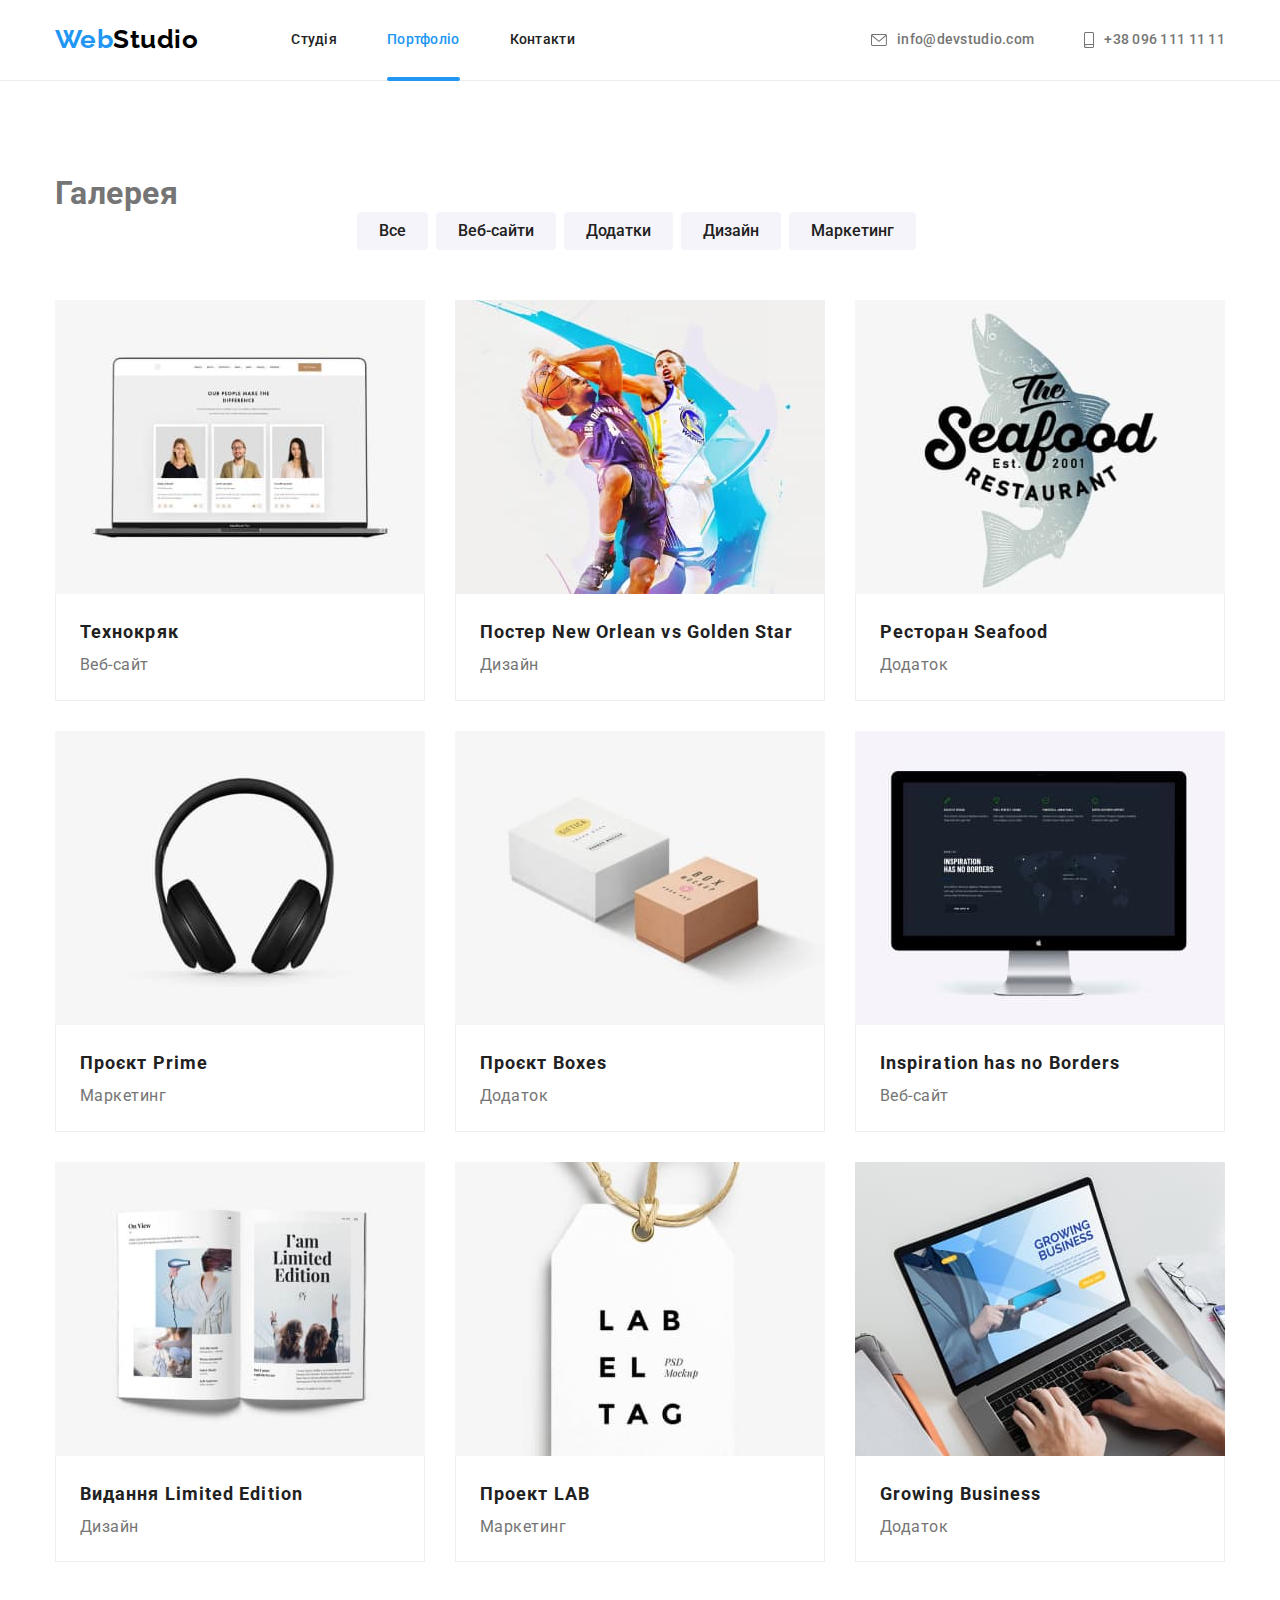
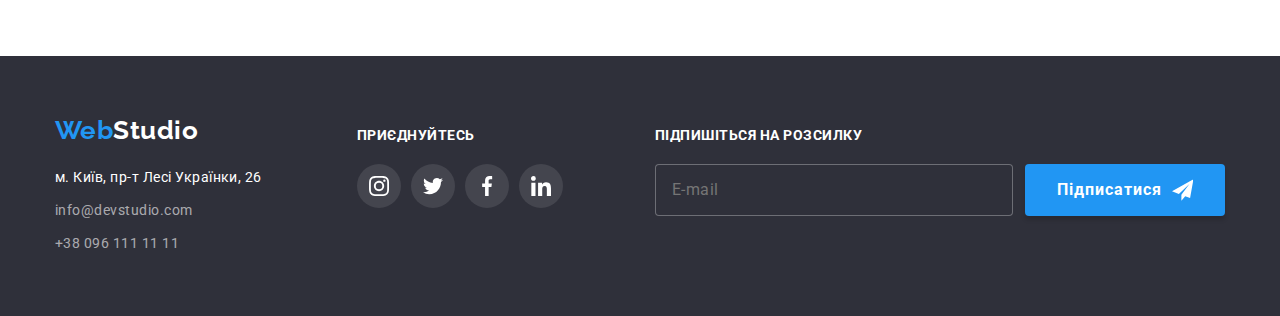
==== portfolio.html @ 22fb1d28 "start" ====
<!DOCTYPE html>
<html lang="uk">
  <head>
    <meta charset="UTF-8" />
    <meta http-equiv="X-UA-Compatible" content="IE=edge" />
    <meta name="viewport" content="width=device-width, initial-scale=1.0" />
    <link
      href="https://fonts.googleapis.com/css2?family=Raleway:wght@700&family=Roboto:wght@400;500;700;900&display=swap"
      rel="stylesheet"
    />
    <link
      rel="stylesheet"
      href="https://cdnjs.cloudflare.com/ajax/libs/modern-normalize/1.1.0/modern-normalize.min.css"
    />
    <link rel="stylesheet" href="./css/styles.css" />
    <title>Portfolio</title>
  </head>
  <body>
    <header>
      <div class="main-nav container">
        <nav>
          <a href="./index.html" class="logo"
            >Web<span class="logo-studio">Studio</span></a
          >
          <ul class="site-nav list">
            <li class="item">
              <a href="./index.html" class="nav-title">Студія</a>
            </li>
            <li class="item">
              <a href="./portfolio.html" class="nav-title current">Портфоліо</a>
            </li>
            <li class="item"><a href="" class="nav-title">Контакти</a></li>
          </ul>
        </nav>
        <ul class="contacts list">
          <li class="item">
            <a href="mailto:info@devstudio.com" class="top-contacts">
              <svg class="icon" width="16" height="12">
                <use href="./images/icons.svg#envelope"></use>
              </svg>
              info@devstudio.com
            </a>
          </li>
          <li class="item">
            <a href="tel:+380961111111" class="top-contacts">
              <svg class="icon" width="10" height="16">
                <use href="./images/icons.svg#smartphone"></use>
              </svg>
              +38 096 111 11 11
            </a>
          </li>
        </ul>
      </div>
    </header>
    <main>
      <section class="section">
        <div class="container">
          <h1 class="hidden-descr">Галерея</h1>

          <ul class="sort list">
            <li class="item"><button type="button">Все</button></li>
            <li class="item"><button type="button">Веб-сайти</button></li>
            <li class="item"><button type="button">Додатки</button></li>
            <li class="item"><button type="button">Дизайн</button></li>
            <li class="item"><button type="button">Маркетинг</button></li>
          </ul>

          <ul class="galary list">
            <li class="item">
              <a href="">
                <div class="gl-img">
                  <img
                    src="./images/portfolio1.jpg"
                    alt="Технокряк"
                    width="370"
                  />
                  <div class="anim-bg">
                    <p class="anim-text">
                      Ресурс пропонує комплексні пропозиції з різним рівнем
                      функціоналу та сервісів. Все це дозволить відвідувачу
                      отримати вичерпні відомості про компанію чи приватну
                      особу.
                    </p>
                  </div>
                </div>
                <div class="gal-card">
                  <h2>Технокряк</h2>
                  <p>Веб-сайт</p>
                </div>
              </a>
            </li>
            <li class="item">
              <a href="">
                <div class="gl-img">
                  <img
                    src="./images/portfolio2.jpg"
                    alt="Постер New Orlean vs Golden Star"
                    width="370"
                  />
                  <div class="anim-bg">
                    <p class="anim-text">
                      Ресурс пропонує комплексні пропозиції з різним рівнем
                      функціоналу та сервісів. Все це дозволить відвідувачу
                      отримати вичерпні відомості про компанію чи приватну
                      особу.
                    </p>
                  </div>
                </div>
                <div class="gal-card">
                  <h2>Постер New Orlean vs Golden Star</h2>
                  <p>Дизайн</p>
                </div>
              </a>
            </li>
            <li class="item">
              <a href="">
                <div class="gl-img">
                  <img
                    src="./images/portfolio3.jpg"
                    alt="Ресторан Seafood"
                    width="370"
                  />
                  <div class="anim-bg">
                    <p class="anim-text">
                      Ресурс пропонує комплексні пропозиції з різним рівнем
                      функціоналу та сервісів. Все це дозволить відвідувачу
                      отримати вичерпні відомості про компанію чи приватну
                      особу.
                    </p>
                  </div>
                </div>
                <div class="gal-card">
                  <h2>Ресторан Seafood</h2>
                  <p>Додаток</p>
                </div>
              </a>
            </li>
            <li class="item">
              <a href="">
                <div class="gl-img">
                  <img
                    src="./images/portfolio4.jpg"
                    alt="Проєкт Prime"
                    width="370"
                  />
                  <div class="anim-bg">
                    <p class="anim-text">
                      Ресурс пропонує комплексні пропозиції з різним рівнем
                      функціоналу та сервісів. Все це дозволить відвідувачу
                      отримати вичерпні відомості про компанію чи приватну
                      особу.
                    </p>
                  </div>
                </div>
                <div class="gal-card">
                  <h2>Проєкт Prime</h2>
                  <p>Маркетинг</p>
                </div>
              </a>
            </li>
            <li class="item">
              <a href="">
                <div class="gl-img">
                  <img
                    src="./images/portfolio5.jpg"
                    alt="Проєкт Boxes"
                    width="370"
                  />
                  <div class="anim-bg">
                    <p class="anim-text">
                      Ресурс пропонує комплексні пропозиції з різним рівнем
                      функціоналу та сервісів. Все це дозволить відвідувачу
                      отримати вичерпні відомості про компанію чи приватну
                      особу.
                    </p>
                  </div>
                </div>
                <div class="gal-card">
                  <h2>Проєкт Boxes</h2>
                  <p>Додаток</p>
                </div>
              </a>
            </li>
            <li class="item">
              <a href="">
                <div class="gl-img">
                  <img
                    src="./images/portfolio6.jpg"
                    alt="Inspiration has no Borders"
                    width="370"
                  />
                  <div class="anim-bg">
                    <p class="anim-text">
                      Ресурс пропонує комплексні пропозиції з різним рівнем
                      функціоналу та сервісів. Все це дозволить відвідувачу
                      отримати вичерпні відомості про компанію чи приватну
                      особу.
                    </p>
                  </div>
                </div>
                <div class="gal-card">
                  <h2>Inspiration has no Borders</h2>
                  <p>Веб-сайт</p>
                </div>
              </a>
            </li>
            <li class="item">
              <a href="">
                <div class="gl-img">
                  <img
                    src="./images/portfolio7.jpg"
                    alt="Видання Limited Edition"
                    width="370"
                  />
                  <div class="anim-bg">
                    <p class="anim-text">
                      Ресурс пропонує комплексні пропозиції з різним рівнем
                      функціоналу та сервісів. Все це дозволить відвідувачу
                      отримати вичерпні відомості про компанію чи приватну
                      особу.
                    </p>
                  </div>
                </div>
                <div class="gal-card">
                  <h2>Видання Limited Edition</h2>
                  <p>Дизайн</p>
                </div>
              </a>
            </li>
            <li class="item">
              <a href="">
                <div class="gl-img">
                  <img
                    src="./images/portfolio8.jpg"
                    alt="Проект LAB"
                    width="370"
                  />
                  <div class="anim-bg">
                    <p class="anim-text">
                      Ресурс пропонує комплексні пропозиції з різним рівнем
                      функціоналу та сервісів. Все це дозволить відвідувачу
                      отримати вичерпні відомості про компанію чи приватну
                      особу.
                    </p>
                  </div>
                </div>
                <div class="gal-card">
                  <h2>Проект LAB</h2>
                  <p>Маркетинг</p>
                </div>
              </a>
            </li>
            <li class="item">
              <a href="">
                <div class="gl-img">
                  <img
                    src="./images/portfolio9.jpg"
                    alt="Growing Business"
                    width="370"
                  />

                  <div class="anim-bg">
                    <p class="anim-text">
                      Ресурс пропонує комплексні пропозиції з різним рівнем
                      функціоналу та сервісів. Все це дозволить відвідувачу
                      отримати вичерпні відомості про компанію чи приватну
                      особу.
                    </p>
                  </div>
                </div>
                <div class="gal-card">
                  <h2>Growing Business</h2>
                  <p>Додаток</p>
                </div>
              </a>
            </li>
          </ul>
        </div>
      </section>
    </main>
    <footer>
      <div class="container flex-footer">
        <address>
          <a href="./index.html" class="logo"
            >Web<span class="logo-studio">Studio</span></a
          >
          <ul class="list">
            <li>
              <a
                href="https://goo.gl/maps/KLGtmUiZqjjmd39q9"
                target="_blank"
                rel="noopener noreferrer"
                class="gm-adr"
                >м. Київ, пр-т Лесі Українки, 26</a
              >
            </li>
            <li>
              <a href="mailto:info@devstudio.com" class="bottom-contacts"
                >info@devstudio.com</a
              >
            </li>
            <li>
              <a href="tel:+380961111111" class="bottom-contacts"
                >+38 096 111 11 11</a
              >
            </li>
          </ul>
        </address>

        <div class="f-social">
          <h2>приєднуйтесь</h2>
          <ul class="social list">
            <li>
              <a href="" class="sc-item" title="">
                <svg class="icon" width="20" height="20">
                  <use href="./images/icons.svg#instagram"></use>
                </svg>
              </a>
            </li>
            <li>
              <a href="" class="sc-item" title="">
                <svg class="icon" width="20" height="20">
                  <use href="./images/icons.svg#twitter"></use>
                </svg>
              </a>
            </li>
            <li>
              <a href="" class="sc-item" title="">
                <svg class="icon" width="20" height="20">
                  <use href="./images/icons.svg#facebook"></use>
                </svg>
              </a>
            </li>
            <li>
              <a href="" class="sc-item" title="">
                <svg class="icon" width="20" height="20">
                  <use href="./images/icons.svg#linkedin"></use>
                </svg>
              </a>
            </li>
          </ul>
        </div>
        <div class="subscribe">
          <h2>Підпишіться на розсилку</h2>
          <form class="footer-form">
            <label>
              <input type="email" name="email" placeholder="E-mail" />
            </label>

            <button type="submit" class="order-btn">
              Підписатися
              <svg class="icon" width="24" height="24">
                <use href="./images/icons.svg#subscribe"></use>
              </svg>
            </button>
          </form>
        </div>
      </div>
    </footer>
  </body>
</html>
---- css/styles.css ----
:root {
  --accent-color: #2196f3;
  --primary-text-color: #757575;
  --title-text-color: #212121;
  --title-white-color: #ffffff;
  --title-black-color: #000000;
  --dark-bgr: #2f303a;
  --sort-bgr-btn: #f5f4fa;
  --soc-primary-color: #afb1b8;
  --placeholder-text-color: rgba(117, 117, 117, 0.5);
  --btn-clk-bg: #188ce8;

  --cub-bez: cubic-bezier(0.4, 0, 0.2, 1);
}

.visually-hidden {
  position: absolute;
  white-space: nowrap;
  width: 1px;
  height: 1px;
  overflow: hidden;
  border: 0;
  padding: 0;
  clip: rect(0 0 0 0);
  clip-path: inset(50%);
  margin: -1px;
}

body {
  font-family: Roboto, sans-serif;
  letter-spacing: 0.03em;
  color: var(--primary-text-color);
  background-color: #ffffff;
}
h1,
h2,
h3,
h4,
h5,
h6,
ul,
p {
  margin: 0;
}

.list {
  list-style-type: none;
  padding-inline-start: 0;
}
.section {
  padding: 94px 0;
}

.container {
  width: 1200px;
  margin: 0 auto;
  padding-left: 15px;
  padding-right: 15px;
}

header {
  border-bottom: 1px solid #ececec;
}
.main-nav {
  display: flex;
  align-items: center;
}
.main-nav nav {
  display: flex;
  align-items: center;
}
.logo {
  margin-right: 93px;
  color: var(--accent-color);
  font-family: Raleway, sans-serif;
  font-style: normal;
  font-weight: 700;
  font-size: 26px;
  text-decoration: none;
  padding-top: 24px;
  padding-bottom: 25px;
}
footer .logo {
  display: inline-block;
  margin-bottom: 20px;
  margin-right: 0;
  padding: 0;
}
header .logo-studio {
  color: var(--title-black-color);
}

footer .logo-studio {
  color: var(--title-white-color);
}

.site-nav {
  display: flex;
}

.site-nav .item + .item {
  margin-left: 50px;
}

.site-nav .item {
  position: relative;
}
.nav-title {
  display: block;
  padding-top: 32px;
  padding-bottom: 32px;

  color: var(--title-text-color);
  font-weight: 500;
  font-size: 14px;
  letter-spacing: 0.02em;
  line-height: 1.14;
  text-decoration: none;

  transition: color 250ms var(--cub-bez);
}
.nav-title:visited {
  color: var(--title-text-color);
}

.nav-title:hover,
.nav-title:focus {
  color: var(--accent-color);
}
.nav-title.current {
  color: var(--accent-color);
}

.nav-title.current::after {
  content: '';
  position: absolute;
  bottom: -1px;
  left: 0;
  width: 100%;
  height: 4px;
  background-color: var(--accent-color);
  border-radius: 2px;
}

.contacts {
  display: flex;
  margin-left: auto;
}

.contacts .item + .item {
  margin-left: 50px;
}

.top-contacts {
  display: inline-flex;
  padding-top: 32px;
  padding-bottom: 32px;

  color: inherit;
  font-weight: 500;
  font-size: 14px;
  letter-spacing: 0.02em;
  line-height: 1.14;
  text-decoration: none;

  transition: color 250ms var(--cub-bez), fill 250ms var(--cub-bez);
}

.top-contacts .icon {
  fill: currentColor;
  margin-right: 10px;
  align-self: center;
}

.contacts .top-contacts:hover,
.contacts .top-contacts:active,
.contacts .top-contacts:focus {
  color: var(--accent-color);
  fill: var(--accent-color);
}

.hero {
  background-image: linear-gradient(
      90deg,
      rgba(47, 48, 58, 0.4) 0%,
      rgba(47, 48, 58, 0.4) 100%
    ),
    url(../images/heroImg.jpg);
  background-position: center;
  background-repeat: no-repeat;

  background-color: var(--dark-bgr);
  text-align: center;
  padding-top: 200px;
  padding-bottom: 200px;
}

.hero-title {
  margin-top: 0;
  margin-bottom: 30px;
  font-weight: 900;
  font-size: 44px;
  color: var(--title-white-color);

  line-height: 1.36;
  text-transform: uppercase;
}

.order-btn {
  display: inline-block;
  padding: 10px 32px;
  border: none;
  border-radius: 4px;

  font-family: inherit;
  font-weight: 700;
  font-size: 16px;
  line-height: 1.87;
  letter-spacing: 0.06em;
  cursor: pointer;
  text-align: center;

  background-color: var(--accent-color);
  color: var(--title-white-color);
  box-shadow: 0px 4px 4px rgba(0, 0, 0, 0.15);
  transition: background-color 250ms var(--cub-bez);
}

.section.descr {
  padding-bottom: 0;
}
.descr .descr-list {
  display: flex;
}
.descr .icon-block {
  display: flex;
  justify-content: center;
  align-items: center;
  height: 120px;
  background-color: var(--sort-bgr-btn);
  margin-bottom: 30px;
  border-radius: 4px;
}
.descr .item {
  margin-right: 30px;
  width: calc((100% - 90px) / 4);
}
.descr .item:last-child {
  margin-right: 0;
}

.descr h3 {
  margin-bottom: 10px;

  font-weight: 700;
  font-size: 14px;
  color: var(--title-text-color);
  line-height: 1.14;
}
.descr p {
  font-size: 14px;
  line-height: 1.71;
}
.samples {
  vertical-align: top;
  text-align: center;
}
.samples .samples-list {
  display: flex;
}
.samples .item {
  position: relative;
  margin-right: 30px;
  width: calc((100% - 2 * 30px) / 3);
}

.samples .item:last-child {
  margin-right: 0;
}
.samples h2,
.team h2,
.clients h2 {
  margin-bottom: 50px;

  font-weight: 700;
  font-size: 36px;
  color: var(--title-text-color);
  text-align: center;
  line-height: 1.16;
}
.samples img {
  display: block;
}
.samples .bg-title {
  display: flex;
  justify-content: center;
  align-items: center;
  position: absolute;
  bottom: 0;
  height: 70px;
  width: 100%;
  background: rgba(47, 48, 58, 0.8);
}

.samples .title {
  font-weight: 700;
  font-size: 14px;
  line-height: 1.14;
  letter-spacing: 0.03em;
  text-transform: uppercase;
  color: #fff;
}
.team {
  background-color: var(--sort-bgr-btn);
  font-size: 16px;
  line-height: 1.18;
  text-align: center;
}
.team-list {
  display: flex;
}
.team .item {
  margin-right: 30px;
  width: 270px;

  background-color: var(--title-white-color);
  border-radius: 0px 0px 4px 4px;
  box-shadow: 0px 1px 3px rgba(0, 0, 0, 0.12), 0px 1px 1px rgba(0, 0, 0, 0.14),
    0px 2px 1px rgba(0, 0, 0, 0.2);
}

.team .item:last-child {
  margin-right: 0;
}
.team .card {
  padding: 30px 0;
}

.team h3 {
  font-size: inherit;
  line-height: inherit;
  font-weight: 500;
  color: var(--title-text-color);
  margin-bottom: 10px;
}
.social {
  display: flex;
  justify-content: center;
  margin-top: 16px;
}

.social .sc-item {
  display: flex;
  justify-content: center;
  align-items: center;
  width: 44px;
  height: 44px;
  border-radius: 50%;
  background-color: var(--title-white-color);
  fill: var(--soc-primary-color);
  outline: none;

  transition: fill 250ms var(--cub-bez), background-color 250ms var(--cub-bez);
}

.social li {
  margin-right: 10px;
}
.social :last-child {
  margin-right: 0;
}

.social .sc-item:hover,
.social .sc-item:focus,
.social .sc-item:active {
  background-color: var(--accent-color);
  fill: var(--title-white-color);
}

.clients-list {
  display: flex;
}
.clients-list .item {
  width: 170px;
  height: 92px;
  margin-right: 30px;
}
.clients-list :last-child {
  margin-right: 0;
}
.clients-list .thumb {
  display: flex;
  justify-content: center;
  align-items: center;
  width: 100%;
  height: 100%;
  border-width: 1px;
  border-style: solid;
  border-color: var(--soc-primary-color);
  border-radius: 4px;
  fill: var(--soc-primary-color);
  outline: none;

  transition: fill 250ms var(--cub-bez), border-color 250ms var(--cub-bez);
}

.clients-list .thumb:hover,
.clients-list .thumb:focus,
.clients-list .thumb:active {
  fill: var(--accent-color);
  border-color: var(--accent-color);
}

footer {
  background-color: var(--dark-bgr);
  padding-top: 60px;
  padding-bottom: 60px;
}

address li {
  margin-bottom: 9px;
}

address li:last-child {
  margin-bottom: 0;
}

.flex-footer {
  display: flex;
}
.gm-adr {
  font-size: 14px;
  color: var(--title-white-color);
  font-style: normal;
  text-decoration: none;
  line-height: 1.71;

  transition: color 250ms var(--cub-bez);
}

.bottom-contacts {
  font-size: 14px;
  color: rgba(255, 255, 255, 0.6);
  font-style: normal;
  text-decoration: none;
  line-height: 1.71;

  transition: color 250ms var(--cub-bez);
}
.gm-adr:hover,
.gm-adr:focus,
.bottom-contacts:hover,
.bottom-contacts:focus {
  color: var(--accent-color);
}

.f-social {
  margin-left: 95px;
  padding-top: 12px;
}

.f-social .social {
  margin-top: 20px;
  padding: 0;
  fill: var(--title-white-color);
}

footer h2 {
  text-transform: uppercase;
  font-weight: 700;
  font-size: 14px;
  line-height: 1.14;
  color: var(--title-white-color);
}
.f-social .sc-item {
  background-color: rgba(255, 255, 255, 0.1);
  fill: var(--title-white-color);
}

.subscribe {
  margin-left: auto;
  padding-top: 12px;
}
.footer-form {
  display: flex;
  margin-top: 20px;
}

.footer-form input {
  width: 358px;
  padding: 15px 16px;
  font-weight: 400;
  font-size: 16px;
  line-height: 1.25;
  letter-spacing: 0.03em;
  color: var(--title-white-color);
  background-color: var(--dark-bgr);
  border: 1px solid rgba(255, 255, 255, 0.3);
  border-radius: 4px;
}

.footer-form .order-btn {
  display: flex;
  margin-left: 12px;
  width: 200px;
  align-items: center;
}

.footer-form .icon {
  fill: currentColor;
  margin-left: 10px;
}

.sort {
  display: flex;
  justify-content: center;
  margin-bottom: 50px;
}
.sort .item {
  margin-right: 8px;
}

.sort button {
  padding: 6px 22px;
  border: none;
  border-radius: 4px;

  background-color: var(--sort-bgr-btn);
  font-family: inherit;
  color: var(--title-text-color);
  font-weight: 500;
  font-size: 16px;
  line-height: 1.62;
  cursor: pointer;
  outline: none;
  transition: color 250ms var(--cub-bez), background-color 250ms var(--cub-bez),
    box-shadow 250ms var(--cub-bez);
}

.sort button:hover,
.sort button:focus {
  background-color: var(--accent-color);
  color: var(--title-white-color);
  box-shadow: 0px 3px 1px rgba(0, 0, 0, 0.1), 0px 1px 2px rgba(0, 0, 0, 0.08),
    0px 2px 2px rgba(0, 0, 0, 0.12);
}
.galary {
  display: flex;
  flex-wrap: wrap;
}
.galary .item {
  margin-right: 30px;
  margin-bottom: 30px;
  width: 370px;
  transition: box-shadow 250ms var(--cub-bez);
}

.galary .item:hover {
  box-shadow: 0px 1px 1px rgba(0, 0, 0, 0.12), 0px 4px 4px rgba(0, 0, 0, 0.06),
    1px 4px 6px rgba(0, 0, 0, 0.16);
}

.galary .item:hover .anim-bg {
  transform: translateY(0);
}

.galary .item:nth-child(3n) {
  margin-right: 0;
}
.galary .item:nth-last-child(-n + 3) {
  margin-bottom: 0;
}

.galary a {
  text-decoration: none;
  color: inherit;
}

.gl-img {
  position: relative;
  overflow: hidden;
}

.galary img {
  display: block;
}

.galary .anim-bg {
  display: flex;
  justify-content: center;
  align-items: center;
  position: absolute;
  bottom: 0;
  height: 100%;
  width: 100%;
  background-color: rgba(33, 150, 243, 0.9);

  transform: translateY(100%);
  transition: transform 250ms var(--cub-bez);
}

.galary .anim-text {
  max-width: 322px;
  font-weight: 400;
  font-size: 18px;
  line-height: 1.56;
  letter-spacing: 0.03em;
  color: var(--title-white-color);
}

.galary .gal-card {
  padding: 20px 24px;
  border-left: 1px solid #eeeeee;
  border-right: 1px solid #eeeeee;
  border-bottom: 1px solid #eeeeee;
}

.galary h2 {
  font-weight: 700;
  font-size: 18px;
  color: var(--title-text-color);
  letter-spacing: 0.06em;
  line-height: 2;
}
.galary p {
  font-size: 16px;
  line-height: 1.87;
}

.backdrop {
  position: fixed;
  top: 0;
  left: 0;
  width: 100%;
  height: 100%;
  background-color: rgba(0, 0, 0, 0.2);
  opacity: 1;
  transition: opacity 250ms var(--cub-bez);
}

.backdrop.is-hidden {
  opacity: 0;
  pointer-events: none;
}
.modal {
  position: absolute;
  top: 50%;
  left: 50%;
  display: flex;
  flex-direction: column;

  width: 528px;
  height: 581px;
  padding: 40px;
  background-color: #fff;
  opacity: 1;
  border-radius: 4px;
  box-shadow: 0px 1px 3px rgba(0, 0, 0, 0.12), 0px 1px 1px rgba(0, 0, 0, 0.14),
    0px 2px 1px rgba(0, 0, 0, 0.2);
  transform: translate(-50%, -50%) scale(1);
  transition: opacity 250ms var(--cub-bez), transform 250ms var(--cub-bez),
    box-shadow 250ms var(--cub-bez) 250ms;
}

.backdrop.is-hidden .modal {
  transform: translate(-50%, -50%) scale(0.5);
  opacity: 0;
}

.close-btn {
  position: absolute;
  top: 8px;
  right: 8px;
  display: flex;
  align-items: center;
  justify-content: center;
  padding: 0;
  margin: 0;
  width: 30px;
  height: 30px;
  border: 1px solid rgba(0, 0, 0, 0.1);
  border-radius: 50%;
  background-color: #fff;
  cursor: pointer;
}
.close-btn .icon {
  transition: transform 250ms var(--cub-bez),
              fill 250ms var(--cub-bez);
}

.close-btn:hover .icon {
  fill: var(--accent-color);
  transform: translate(0px, 1px);
}

.modal-form {
  display: flex;
  flex-direction: column;
}

.modal h2 {
  margin-bottom: 12px;
  font-weight: 700;
  font-size: 20px;
  line-height: 1.15;
  text-align: center;
  letter-spacing: 0.03em;
  color: var(--title-text-color);
}

.form-field {
  position: relative;
  display: flex;
  flex-direction: column;
  width: 100%;
  margin-bottom: 10px;
}
 .modal-form .form-label {
  margin-bottom: 4px;
  font-weight: 400;
  font-size: 12px;
  line-height: 1.17;
  letter-spacing: 0.01em;
}

.form-field .icon {
  position: absolute;
  top: 50%;
  transform: translate(50%,-50%);
}
.form-field input:focus + .icon {
  fill: var(--accent-color);
}

.form-field input,
.form-field textarea {
  padding: 12px 16px;
  font-weight: 400;
  font-size: 12px;
  line-height: 1.17;
  letter-spacing: 0.01em;
  border: 1px solid rgba(33, 33, 33, 0.2);
  border-radius: 4px;
  resize: none;
  cursor: pointer;
  transition: border 250ms var(--cub-bez);
}

.form-field input {
  padding-left: 42px;
}

.form-field input:focus,
.form-field textarea:focus {
  border: 1px solid var(--accent-color);
  outline: none;
}

.form-field textarea::placeholder {
  color: var(--placeholder-text-color);
}
.policy {
  display: inline-flex;
  align-items: center;
  padding-left: 14px;
  margin-bottom: 30px;
  font-weight: 400;
  font-size: 14px;
  line-height: 1.71;
  letter-spacing: 0.03em;
}
.policy input {
  margin-right: 8px;
}

.modal .order-btn {
  width: 200px;
  margin: 0 auto;
}
.modal .order-btn:hover {
  background-color: var(--btn-clk-bg);
}

.policy a {
  color: var(--accent-color);
}
.policy .icon {
  display: inline-block;
  margin-right: 8px;
  width: 16px;
  height: 15px;
  border: 2px solid #212121;
  border-radius: 2px;
}

.policy .checkbox:checked + .icon {
  background-image: url(../images/check.svg);
  background-color: var(--accent-color);
  background-size: contain;
  background-origin: border-box;
  border-color: var(--accent-color);
}
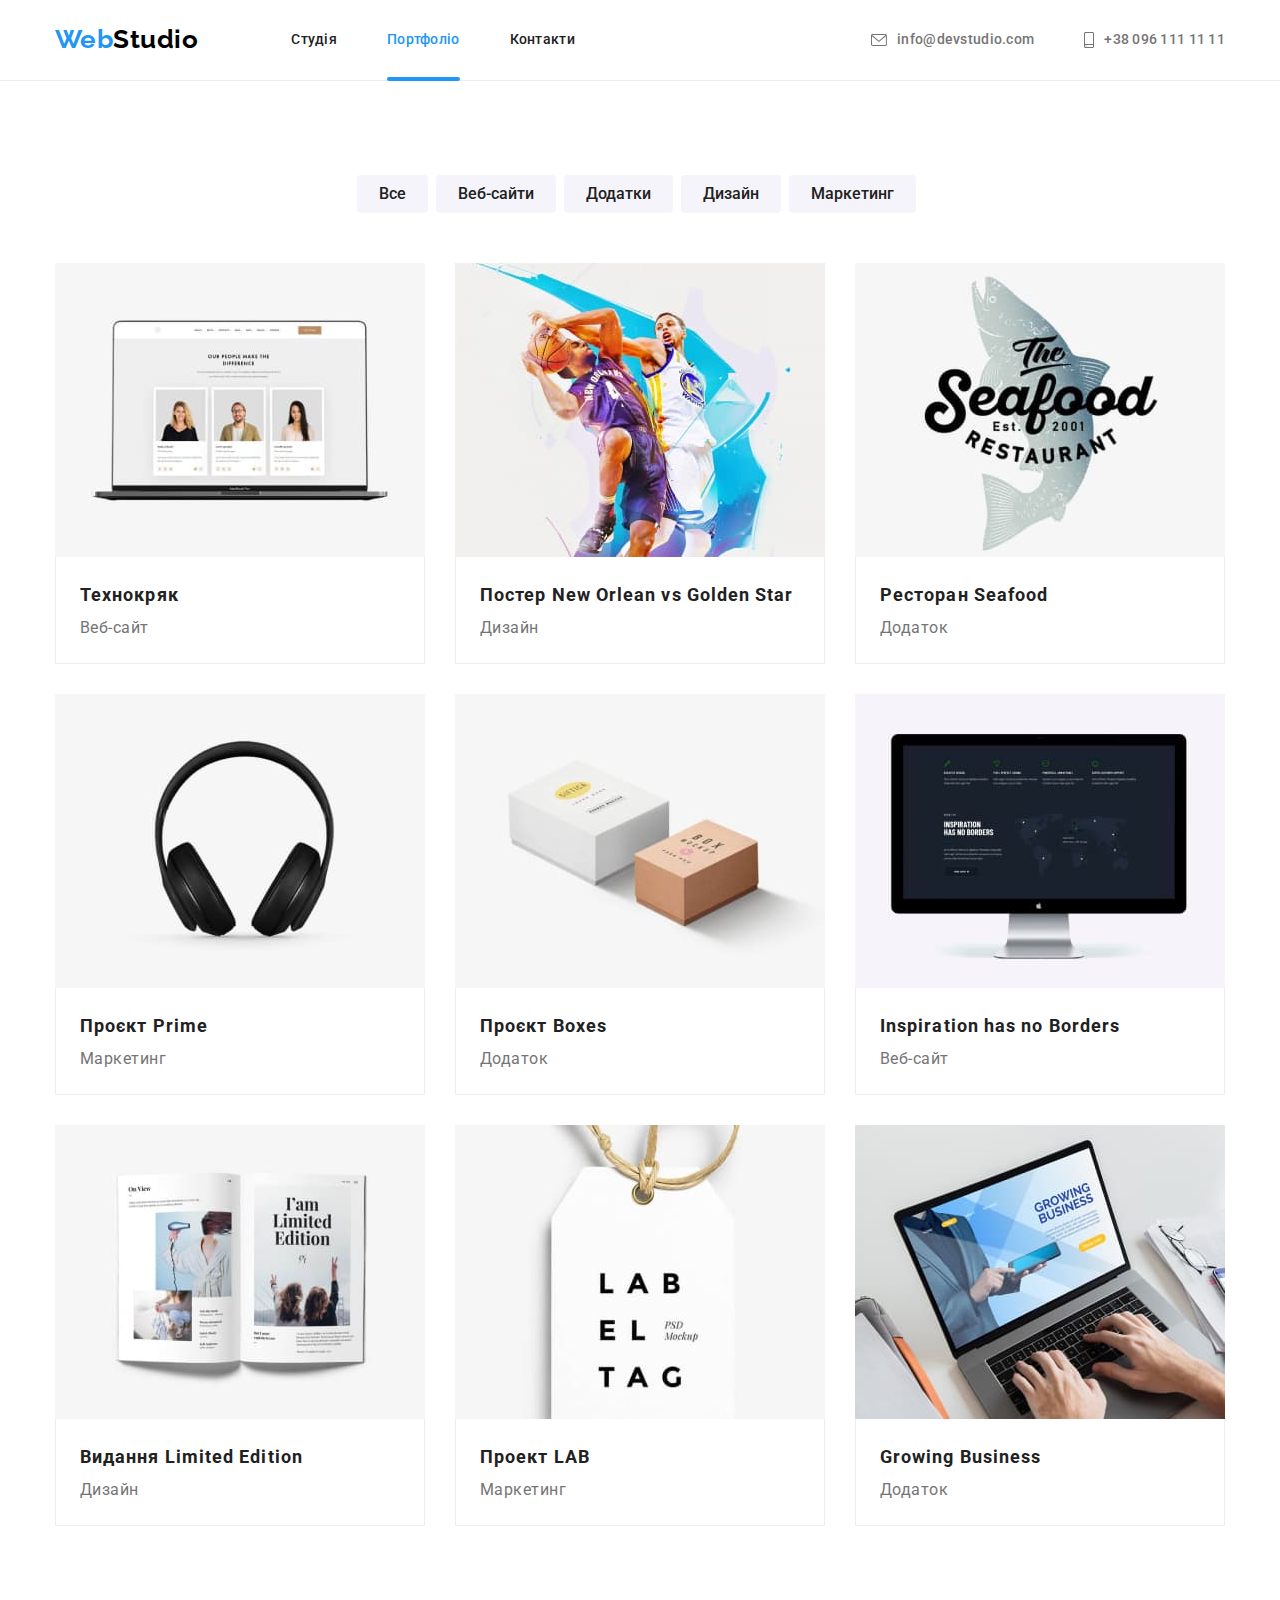
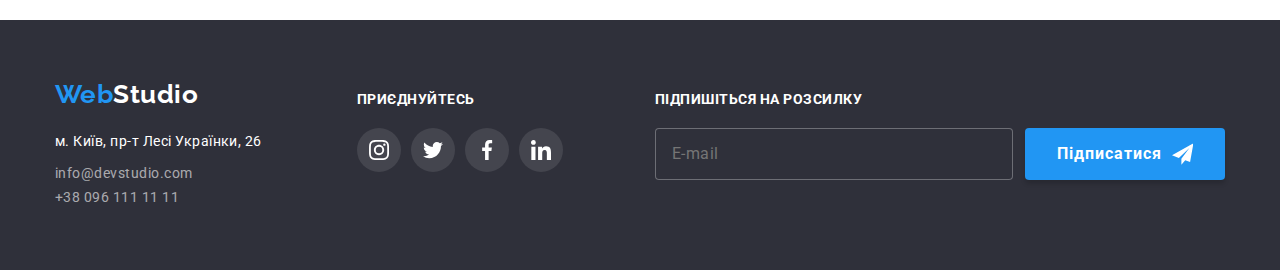
==== commit c954269a: "update" ====
--- a/portfolio.html
+++ b/portfolio.html
@@ -12,38 +12,38 @@
       rel="stylesheet"
       href="https://cdnjs.cloudflare.com/ajax/libs/modern-normalize/1.1.0/modern-normalize.min.css"
     />
-    <link rel="stylesheet" href="./css/styles.css" />
+    <link rel="stylesheet" href="./css/main.css" />
     <title>Portfolio</title>
   </head>
   <body>
     <header>
       <div class="main-nav container">
-        <nav>
+        <nav class="menu">
           <a href="./index.html" class="logo"
-            >Web<span class="logo-studio">Studio</span></a
+            >Web<span class="logo__studio--dark">Studio</span></a
           >
           <ul class="site-nav list">
-            <li class="item">
-              <a href="./index.html" class="nav-title">Студія</a>
-            </li>
-            <li class="item">
-              <a href="./portfolio.html" class="nav-title current">Портфоліо</a>
-            </li>
-            <li class="item"><a href="" class="nav-title">Контакти</a></li>
+            <li class="site-nav__item">
+              <a href="./index.html" class="site-nav__title">Студія</a>
+            </li>
+            <li class="site-nav__item">
+              <a href="./portfolio.html" class="site-nav__title site-nav__title--current">Портфоліо</a>
+            </li>
+            <li class="site-nav__item"><a href="" class="site-nav__title">Контакти</a></li>
           </ul>
         </nav>
-        <ul class="contacts list">
-          <li class="item">
-            <a href="mailto:info@devstudio.com" class="top-contacts">
-              <svg class="icon" width="16" height="12">
+        <ul class="top-contacts list">
+          <li class="top-contacts__item">
+            <a href="mailto:info@devstudio.com" class="top-contacts__link">
+              <svg class="top-contacts__icon" width="16" height="12">
                 <use href="./images/icons.svg#envelope"></use>
               </svg>
               info@devstudio.com
             </a>
           </li>
-          <li class="item">
-            <a href="tel:+380961111111" class="top-contacts">
-              <svg class="icon" width="10" height="16">
+          <li class="top-contacts__item">
+            <a href="tel:+380961111111" class="top-contacts__link">
+              <svg class="top-contacts__icon" width="10" height="16">
                 <use href="./images/icons.svg#smartphone"></use>
               </svg>
               +38 096 111 11 11
@@ -55,222 +55,231 @@
     <main>
       <section class="section">
         <div class="container">
-          <h1 class="hidden-descr">Галерея</h1>
+          <h1 class="visually-hidden">Галерея</h1>
 
           <ul class="sort list">
-            <li class="item"><button type="button">Все</button></li>
-            <li class="item"><button type="button">Веб-сайти</button></li>
-            <li class="item"><button type="button">Додатки</button></li>
-            <li class="item"><button type="button">Дизайн</button></li>
-            <li class="item"><button type="button">Маркетинг</button></li>
+            <li class="sort__item"><button class="sort__button" type="button">Все</button></li>
+            <li class="sort__item"><button class="sort__button" type="button">Веб-сайти</button></li>
+            <li class="sort__item"><button class="sort__button" type="button">Додатки</button></li>
+            <li class="sort__item"><button class="sort__button" type="button">Дизайн</button></li>
+            <li class="sort__item"><button class="sort__button" type="button">Маркетинг</button></li>
           </ul>
 
           <ul class="galary list">
-            <li class="item">
-              <a href="">
-                <div class="gl-img">
-                  <img
+            <li class="galary__item">
+              <a class="galary__link" href="">
+                <div class="galary__imgblock">
+                  <img
+                    class="galary__img"
                     src="./images/portfolio1.jpg"
                     alt="Технокряк"
                     width="370"
                   />
-                  <div class="anim-bg">
-                    <p class="anim-text">
-                      Ресурс пропонує комплексні пропозиції з різним рівнем
-                      функціоналу та сервісів. Все це дозволить відвідувачу
-                      отримати вичерпні відомості про компанію чи приватну
-                      особу.
-                    </p>
-                  </div>
-                </div>
-                <div class="gal-card">
-                  <h2>Технокряк</h2>
-                  <p>Веб-сайт</p>
-                </div>
-              </a>
-            </li>
-            <li class="item">
-              <a href="">
-                <div class="gl-img">
-                  <img
+                  <div class="galary__adbg">
+                    <p class="galary__text">
+                      Ресурс пропонує комплексні пропозиції з різним рівнем
+                      функціоналу та сервісів. Все це дозволить відвідувачу
+                      отримати вичерпні відомості про компанію чи приватну
+                      особу.
+                    </p>
+                  </div>
+                </div>
+                <div class="galary__card">
+                  <h2 class="galary__title">Технокряк</h2>
+                  <p class="galary__product">Веб-сайт</p>
+                </div>
+              </a>
+            </li>
+            <li class="galary__item">
+              <a class="galary__link" href="">
+                <div class="galary__imgblock">
+                  <img
+                    class="galary__img"
                     src="./images/portfolio2.jpg"
                     alt="Постер New Orlean vs Golden Star"
                     width="370"
                   />
-                  <div class="anim-bg">
-                    <p class="anim-text">
-                      Ресурс пропонує комплексні пропозиції з різним рівнем
-                      функціоналу та сервісів. Все це дозволить відвідувачу
-                      отримати вичерпні відомості про компанію чи приватну
-                      особу.
-                    </p>
-                  </div>
-                </div>
-                <div class="gal-card">
-                  <h2>Постер New Orlean vs Golden Star</h2>
-                  <p>Дизайн</p>
-                </div>
-              </a>
-            </li>
-            <li class="item">
-              <a href="">
-                <div class="gl-img">
-                  <img
+                  <div class="galary__adbg">
+                    <p class="galary__text">
+                      Ресурс пропонує комплексні пропозиції з різним рівнем
+                      функціоналу та сервісів. Все це дозволить відвідувачу
+                      отримати вичерпні відомості про компанію чи приватну
+                      особу.
+                    </p>
+                  </div>
+                </div>
+                <div class="galary__card">
+                  <h2 class="galary__title">Постер New Orlean vs Golden Star</h2>
+                  <p class="galary__product">Дизайн</p>
+                </div>
+              </a>
+            </li>
+            <li class="galary__item">
+              <a class="galary__link" href="">
+                <div class="galary__imgblock">
+                  <img
+                    class="galary__img"
                     src="./images/portfolio3.jpg"
                     alt="Ресторан Seafood"
                     width="370"
                   />
-                  <div class="anim-bg">
-                    <p class="anim-text">
-                      Ресурс пропонує комплексні пропозиції з різним рівнем
-                      функціоналу та сервісів. Все це дозволить відвідувачу
-                      отримати вичерпні відомості про компанію чи приватну
-                      особу.
-                    </p>
-                  </div>
-                </div>
-                <div class="gal-card">
-                  <h2>Ресторан Seafood</h2>
-                  <p>Додаток</p>
-                </div>
-              </a>
-            </li>
-            <li class="item">
-              <a href="">
-                <div class="gl-img">
-                  <img
+                  <div class="galary__adbg">
+                    <p class="galary__text">
+                      Ресурс пропонує комплексні пропозиції з різним рівнем
+                      функціоналу та сервісів. Все це дозволить відвідувачу
+                      отримати вичерпні відомості про компанію чи приватну
+                      особу.
+                    </p>
+                  </div>
+                </div>
+                <div class="galary__card">
+                  <h2 class="galary__title">Ресторан Seafood</h2>
+                  <p class="galary__product">Додаток</p>
+                </div>
+              </a>
+            </li>
+            <li class="galary__item">
+              <a class="galary__link" href="">
+                <div class="galary__imgblock">
+                  <img
+                    class="galary__img"
                     src="./images/portfolio4.jpg"
                     alt="Проєкт Prime"
                     width="370"
                   />
-                  <div class="anim-bg">
-                    <p class="anim-text">
-                      Ресурс пропонує комплексні пропозиції з різним рівнем
-                      функціоналу та сервісів. Все це дозволить відвідувачу
-                      отримати вичерпні відомості про компанію чи приватну
-                      особу.
-                    </p>
-                  </div>
-                </div>
-                <div class="gal-card">
-                  <h2>Проєкт Prime</h2>
-                  <p>Маркетинг</p>
-                </div>
-              </a>
-            </li>
-            <li class="item">
-              <a href="">
-                <div class="gl-img">
-                  <img
+                  <div class="galary__adbg">
+                    <p class="galary__text">
+                      Ресурс пропонує комплексні пропозиції з різним рівнем
+                      функціоналу та сервісів. Все це дозволить відвідувачу
+                      отримати вичерпні відомості про компанію чи приватну
+                      особу.
+                    </p>
+                  </div>
+                </div>
+                <div class="galary__card">
+                  <h2 class="galary__title">Проєкт Prime</h2>
+                  <p class="galary__product">Маркетинг</p>
+                </div>
+              </a>
+            </li>
+            <li class="galary__item">
+              <a class="galary__link" href="">
+                <div class="galary__imgblock">
+                  <img
+                    class="galary__img"
                     src="./images/portfolio5.jpg"
                     alt="Проєкт Boxes"
                     width="370"
                   />
-                  <div class="anim-bg">
-                    <p class="anim-text">
-                      Ресурс пропонує комплексні пропозиції з різним рівнем
-                      функціоналу та сервісів. Все це дозволить відвідувачу
-                      отримати вичерпні відомості про компанію чи приватну
-                      особу.
-                    </p>
-                  </div>
-                </div>
-                <div class="gal-card">
-                  <h2>Проєкт Boxes</h2>
-                  <p>Додаток</p>
-                </div>
-              </a>
-            </li>
-            <li class="item">
-              <a href="">
-                <div class="gl-img">
-                  <img
+                  <div class="galary__adbg">
+                    <p class="galary__text">
+                      Ресурс пропонує комплексні пропозиції з різним рівнем
+                      функціоналу та сервісів. Все це дозволить відвідувачу
+                      отримати вичерпні відомості про компанію чи приватну
+                      особу.
+                    </p>
+                  </div>
+                </div>
+                <div class="galary__card">
+                  <h2 class="galary__title">Проєкт Boxes</h2>
+                  <p class="galary__product">Додаток</p>
+                </div>
+              </a>
+            </li>
+            <li class="galary__item">
+              <a class="galary__link" href="">
+                <div class="galary__imgblock">
+                  <img
+                    class="galary__img"
                     src="./images/portfolio6.jpg"
                     alt="Inspiration has no Borders"
                     width="370"
                   />
-                  <div class="anim-bg">
-                    <p class="anim-text">
-                      Ресурс пропонує комплексні пропозиції з різним рівнем
-                      функціоналу та сервісів. Все це дозволить відвідувачу
-                      отримати вичерпні відомості про компанію чи приватну
-                      особу.
-                    </p>
-                  </div>
-                </div>
-                <div class="gal-card">
-                  <h2>Inspiration has no Borders</h2>
-                  <p>Веб-сайт</p>
-                </div>
-              </a>
-            </li>
-            <li class="item">
-              <a href="">
-                <div class="gl-img">
-                  <img
+                  <div class="galary__adbg">
+                    <p class="galary__text">
+                      Ресурс пропонує комплексні пропозиції з різним рівнем
+                      функціоналу та сервісів. Все це дозволить відвідувачу
+                      отримати вичерпні відомості про компанію чи приватну
+                      особу.
+                    </p>
+                  </div>
+                </div>
+                <div class="galary__card">
+                  <h2 class="galary__title">Inspiration has no Borders</h2>
+                  <p class="galary__product">Веб-сайт</p>
+                </div>
+              </a>
+            </li>
+            <li class="galary__item">
+              <a class="galary__link" href="">
+                <div class="galary__imgblock">
+                  <img
+                    class="galary__img"
                     src="./images/portfolio7.jpg"
                     alt="Видання Limited Edition"
                     width="370"
                   />
-                  <div class="anim-bg">
-                    <p class="anim-text">
-                      Ресурс пропонує комплексні пропозиції з різним рівнем
-                      функціоналу та сервісів. Все це дозволить відвідувачу
-                      отримати вичерпні відомості про компанію чи приватну
-                      особу.
-                    </p>
-                  </div>
-                </div>
-                <div class="gal-card">
-                  <h2>Видання Limited Edition</h2>
-                  <p>Дизайн</p>
-                </div>
-              </a>
-            </li>
-            <li class="item">
-              <a href="">
-                <div class="gl-img">
-                  <img
+                  <div class="galary__adbg">
+                    <p class="galary__text">
+                      Ресурс пропонує комплексні пропозиції з різним рівнем
+                      функціоналу та сервісів. Все це дозволить відвідувачу
+                      отримати вичерпні відомості про компанію чи приватну
+                      особу.
+                    </p>
+                  </div>
+                </div>
+                <div class="galary__card">
+                  <h2 class="galary__title">Видання Limited Edition</h2>
+                  <p class="galary__product">Дизайн</p>
+                </div>
+              </a>
+            </li>
+            <li class="galary__item">
+              <a class="galary__link" href="">
+                <div class="galary__imgblock">
+                  <img
+                    class="galary__img"
                     src="./images/portfolio8.jpg"
                     alt="Проект LAB"
                     width="370"
                   />
-                  <div class="anim-bg">
-                    <p class="anim-text">
-                      Ресурс пропонує комплексні пропозиції з різним рівнем
-                      функціоналу та сервісів. Все це дозволить відвідувачу
-                      отримати вичерпні відомості про компанію чи приватну
-                      особу.
-                    </p>
-                  </div>
-                </div>
-                <div class="gal-card">
-                  <h2>Проект LAB</h2>
-                  <p>Маркетинг</p>
-                </div>
-              </a>
-            </li>
-            <li class="item">
-              <a href="">
-                <div class="gl-img">
-                  <img
+                  <div class="galary__adbg">
+                    <p class="galary__text">
+                      Ресурс пропонує комплексні пропозиції з різним рівнем
+                      функціоналу та сервісів. Все це дозволить відвідувачу
+                      отримати вичерпні відомості про компанію чи приватну
+                      особу.
+                    </p>
+                  </div>
+                </div>
+                <div class="galary__card">
+                  <h2 class="galary__title">Проект LAB</h2>
+                  <p class="galary__product">Маркетинг</p>
+                </div>
+              </a>
+            </li>
+            <li class="galary__item">
+              <a class="galary__link" href="">
+                <div class="galary__imgblock">
+                  <img
+                    class="galary__img"
                     src="./images/portfolio9.jpg"
                     alt="Growing Business"
                     width="370"
                   />
 
-                  <div class="anim-bg">
-                    <p class="anim-text">
-                      Ресурс пропонує комплексні пропозиції з різним рівнем
-                      функціоналу та сервісів. Все це дозволить відвідувачу
-                      отримати вичерпні відомості про компанію чи приватну
-                      особу.
-                    </p>
-                  </div>
-                </div>
-                <div class="gal-card">
-                  <h2>Growing Business</h2>
-                  <p>Додаток</p>
+                  <div class="galary__adbg">
+                    <p class="galary__text">
+                      Ресурс пропонує комплексні пропозиції з різним рівнем
+                      функціоналу та сервісів. Все це дозволить відвідувачу
+                      отримати вичерпні відомості про компанію чи приватну
+                      особу.
+                    </p>
+                  </div>
+                </div>
+                <div class="galary__card">
+                  <h2 class="galary__title">Growing Business</h2>
+                  <p class="galary__product">Додаток</p>
                 </div>
               </a>
             </li>
@@ -278,61 +287,61 @@
         </div>
       </section>
     </main>
-    <footer>
-      <div class="container flex-footer">
+    <footer class="footer">
+      <div class="container container--flex">
         <address>
-          <a href="./index.html" class="logo"
-            >Web<span class="logo-studio">Studio</span></a
+          <a href="./index.html" class="logo footer__logo"
+            >Web<span class="logo__studio--light">Studio</span></a
           >
-          <ul class="list">
-            <li>
+          <ul class="bottom-contacts list">
+            <li class="bottom-contacts__item">
               <a
                 href="https://goo.gl/maps/KLGtmUiZqjjmd39q9"
                 target="_blank"
                 rel="noopener noreferrer"
-                class="gm-adr"
+                class="bottom-contacts__link bottom-contacts__link--white"
                 >м. Київ, пр-т Лесі Українки, 26</a
               >
             </li>
             <li>
-              <a href="mailto:info@devstudio.com" class="bottom-contacts"
+              <a href="mailto:info@devstudio.com" class="bottom-contacts__link"
                 >info@devstudio.com</a
               >
             </li>
             <li>
-              <a href="tel:+380961111111" class="bottom-contacts"
+              <a href="tel:+380961111111" class="bottom-contacts__link"
                 >+38 096 111 11 11</a
               >
             </li>
           </ul>
         </address>
 
-        <div class="f-social">
-          <h2>приєднуйтесь</h2>
-          <ul class="social list">
-            <li>
-              <a href="" class="sc-item" title="">
+        <div class="footer-soc">
+          <h2 class="footer__title">приєднуйтесь</h2>
+          <ul class="social footer-soc__social list">
+            <li class="social__item">
+              <a href="" class="social__link social__link--bottom" title="">
                 <svg class="icon" width="20" height="20">
                   <use href="./images/icons.svg#instagram"></use>
                 </svg>
               </a>
             </li>
-            <li>
-              <a href="" class="sc-item" title="">
+            <li class="social__item">
+              <a href="" class="social__link social__link--bottom" title="">
                 <svg class="icon" width="20" height="20">
                   <use href="./images/icons.svg#twitter"></use>
                 </svg>
               </a>
             </li>
-            <li>
-              <a href="" class="sc-item" title="">
+            <li class="social__item">
+              <a href="" class="social__link social__link--bottom" title="">
                 <svg class="icon" width="20" height="20">
                   <use href="./images/icons.svg#facebook"></use>
                 </svg>
               </a>
             </li>
-            <li>
-              <a href="" class="sc-item" title="">
+            <li class="social__item">
+              <a href="" class="social__link social__link--bottom" title="">
                 <svg class="icon" width="20" height="20">
                   <use href="./images/icons.svg#linkedin"></use>
                 </svg>
@@ -341,15 +350,15 @@
           </ul>
         </div>
         <div class="subscribe">
-          <h2>Підпишіться на розсилку</h2>
-          <form class="footer-form">
+          <h2 class="footer__title">Підпишіться на розсилку</h2>
+          <form class="subscribe__form">
             <label>
-              <input type="email" name="email" placeholder="E-mail" />
+              <input class="subscribe__input" type="email" name="email" placeholder="E-mail" />
             </label>
 
-            <button type="submit" class="order-btn">
+            <button type="submit" class="btn subscribe__btn">
               Підписатися
-              <svg class="icon" width="24" height="24">
+              <svg class="subscribe__icon" width="24" height="24">
                 <use href="./images/icons.svg#subscribe"></use>
               </svg>
             </button>
--- a/css/main.css
+++ b/css/main.css
@@ -0,0 +1,804 @@
+:root {
+  --accent-color: #2196f3;
+  --primary-text-color: #757575;
+  --title-text-color: #212121;
+  --title-white-color: #ffffff;
+  --title-black-color: #000000;
+  --dark-bgr: #2f303a;
+  --sort-bgr-btn: #f5f4fa;
+  --soc-primary-color: #afb1b8;
+  --placeholder-text-color: rgba(117, 117, 117, 0.5);
+  --btn-clk-bg: #188ce8;
+
+  --cub-bez: cubic-bezier(0.4, 0, 0.2, 1);
+}
+
+.visually-hidden {
+  position: absolute;
+  white-space: nowrap;
+  width: 1px;
+  height: 1px;
+  overflow: hidden;
+  border: 0;
+  padding: 0;
+  clip: rect(0 0 0 0);
+  clip-path: inset(50%);
+  margin: -1px;
+}
+
+body {
+  font-family: Roboto, sans-serif;
+  letter-spacing: 0.03em;
+  color: var(--primary-text-color);
+  background-color: #ffffff;
+}
+
+h1,
+h2,
+h3,
+h4,
+h5,
+h6,
+ul,
+p {
+  margin: 0;
+}
+
+.list {
+  list-style-type: none;
+  padding-inline-start: 0;
+}
+.section {
+  padding: 94px 0;
+}
+
+.section__title {
+  margin-bottom: 50px;
+
+  font-weight: 700;
+  font-size: 36px;
+  color: var(--title-text-color);
+  text-align: center;
+  line-height: 1.16;
+}
+
+.container {
+  width: 1200px;
+  margin: 0 auto;
+  padding-left: 15px;
+  padding-right: 15px;
+}
+
+.container--flex {
+  display: flex;
+}
+
+header {
+  border-bottom: 1px solid #ececec;
+}
+.main-nav,
+.menu {
+  display: flex;
+  align-items: center;
+}
+
+.logo {
+  margin-right: 93px;
+  color: var(--accent-color);
+  font-family: Raleway, sans-serif;
+  font-style: normal;
+  font-weight: 700;
+  font-size: 26px;
+  text-decoration: none;
+  padding-top: 24px;
+  padding-bottom: 25px;
+}
+
+.logo__studio--dark {
+  color: var(--title-black-color);
+}
+
+.logo__studio--light {
+  color: var(--title-white-color);
+}
+
+.site-nav {
+  display: flex;
+}
+
+.site-nav__item {
+  position: relative;
+  margin-right: 50px;
+}
+
+.site-nav__item:last-child {
+  margin-right: 0;
+}
+
+.site-nav__title {
+  display: block;
+  padding-top: 32px;
+  padding-bottom: 32px;
+
+  color: var(--title-text-color);
+  font-weight: 500;
+  font-size: 14px;
+  letter-spacing: 0.02em;
+  line-height: 1.14;
+  text-decoration: none;
+
+  transition: color 250ms var(--cub-bez);
+}
+.site-nav__title:visited {
+  color: var(--title-text-color);
+}
+
+.site-nav__title--current,
+.site-nav__title--current:visited {
+  color: var(--accent-color);
+}
+
+.site-nav__title:hover,
+.site-nav__title:focus {
+  color: var(--accent-color);
+}
+
+.site-nav__title--current::after {
+  content: '';
+  position: absolute;
+  bottom: -1px;
+  left: 0;
+  width: 100%;
+  height: 4px;
+  background-color: var(--accent-color);
+  border-radius: 2px;
+}
+
+.top-contacts {
+  display: flex;
+  margin-left: auto;
+}
+
+.top-contacts__item {
+  margin-right: 50px;
+}
+.top-contacts__item:last-child {
+  margin-right: 0;
+}
+
+.top-contacts__link {
+  display: inline-flex;
+  padding-top: 32px;
+  padding-bottom: 32px;
+
+  color: inherit;
+  font-weight: 500;
+  font-size: 14px;
+  letter-spacing: 0.02em;
+  line-height: 1.14;
+  text-decoration: none;
+
+  transition: color 250ms var(--cub-bez), fill 250ms var(--cub-bez);
+}
+
+.top-contacts__icon {
+  fill: currentColor;
+  margin-right: 10px;
+  align-self: center;
+}
+
+.top-contacts__link:hover,
+.top-contacts__link:active,
+.top-contacts__link:focus {
+  color: var(--accent-color);
+  fill: var(--accent-color);
+}
+
+.hero {
+  background-image: linear-gradient(
+      90deg,
+      rgba(47, 48, 58, 0.4) 0%,
+      rgba(47, 48, 58, 0.4) 100%
+    ),
+    url(../images/heroImg.jpg);
+  background-position: center;
+  background-repeat: no-repeat;
+
+  background-color: var(--dark-bgr);
+  text-align: center;
+  padding-top: 200px;
+  padding-bottom: 200px;
+}
+
+.hero__title {
+  margin-top: 0;
+  margin-bottom: 30px;
+  font-weight: 900;
+  font-size: 44px;
+  color: var(--title-white-color);
+
+  line-height: 1.36;
+  text-transform: uppercase;
+}
+
+.btn {
+  display: inline-block;
+  padding: 10px 32px;
+  border: none;
+  border-radius: 4px;
+
+  font-family: inherit;
+  font-weight: 700;
+  font-size: 16px;
+  line-height: 1.87;
+  letter-spacing: 0.06em;
+  cursor: pointer;
+  text-align: center;
+
+  background-color: var(--accent-color);
+  color: var(--title-white-color);
+  box-shadow: 0px 4px 4px rgba(0, 0, 0, 0.15);
+  transition: background-color 250ms var(--cub-bez);
+}
+
+.descr {
+  padding-bottom: 0;
+}
+.descr__list {
+  display: flex;
+}
+.descr__icon {
+  display: flex;
+  justify-content: center;
+  align-items: center;
+  height: 120px;
+  background-color: var(--sort-bgr-btn);
+  margin-bottom: 30px;
+  border-radius: 4px;
+}
+.descr__item {
+  margin-right: 30px;
+  width: calc((100% - 90px) / 4);
+}
+.descr__item:last-child {
+  margin-right: 0;
+}
+
+.descr__title {
+  margin-bottom: 10px;
+
+  font-weight: 700;
+  font-size: 14px;
+  color: var(--title-text-color);
+  line-height: 1.14;
+}
+.descr__text {
+  font-size: 14px;
+  line-height: 1.71;
+}
+.samples {
+  vertical-align: top;
+  text-align: center;
+}
+.samples__list {
+  display: flex;
+}
+.samples__item {
+  position: relative;
+  margin-right: 30px;
+  width: calc((100% - 2 * 30px) / 3);
+}
+
+.samples__item:last-child {
+  margin-right: 0;
+}
+
+.samples__img {
+  display: block;
+}
+.samples__plate {
+  display: flex;
+  justify-content: center;
+  align-items: center;
+  position: absolute;
+  bottom: 0;
+  height: 70px;
+  width: 100%;
+  background: rgba(47, 48, 58, 0.8);
+}
+
+.samples__title {
+  font-weight: 700;
+  font-size: 14px;
+  line-height: 1.14;
+  letter-spacing: 0.03em;
+  text-transform: uppercase;
+  color: #fff;
+}
+.team {
+  background-color: var(--sort-bgr-btn);
+  font-size: 16px;
+  line-height: 1.18;
+  text-align: center;
+}
+.team__list {
+  display: flex;
+}
+.team__item {
+  margin-right: 30px;
+  width: 270px;
+
+  background-color: var(--title-white-color);
+  border-radius: 0px 0px 4px 4px;
+  box-shadow: 0px 1px 3px rgba(0, 0, 0, 0.12), 0px 1px 1px rgba(0, 0, 0, 0.14),
+    0px 2px 1px rgba(0, 0, 0, 0.2);
+}
+
+.team__item:last-child {
+  margin-right: 0;
+}
+.team-card {
+  padding: 30px 0;
+}
+
+.team-card__title {
+  font-size: inherit;
+  line-height: inherit;
+  font-weight: 500;
+  color: var(--title-text-color);
+  margin-bottom: 10px;
+}
+.social {
+  display: flex;
+  justify-content: center;
+  margin-top: 16px;
+}
+
+.social__item {
+  margin-right: 10px;
+}
+
+.social__link {
+  display: flex;
+  justify-content: center;
+  align-items: center;
+  width: 44px;
+  height: 44px;
+  border-radius: 50%;
+  background-color: var(--title-white-color);
+  fill: var(--soc-primary-color);
+  outline: none;
+
+  transition: fill 250ms var(--cub-bez), background-color 250ms var(--cub-bez);
+}
+
+.social__link:last-child {
+  margin-right: 0;
+}
+
+.social__link:hover,
+.social__link:focus,
+.social__link:active {
+  background-color: var(--accent-color);
+  fill: var(--title-white-color);
+}
+
+.clients__list {
+  display: flex;
+}
+.clients__item {
+  width: 170px;
+  height: 92px;
+  margin-right: 30px;
+}
+.clients__item:last-child {
+  margin-right: 0;
+}
+.clients__thumb {
+  display: flex;
+  justify-content: center;
+  align-items: center;
+  width: 100%;
+  height: 100%;
+  border-width: 1px;
+  border-style: solid;
+  border-color: var(--soc-primary-color);
+  border-radius: 4px;
+  fill: var(--soc-primary-color);
+  outline: none;
+
+  transition: fill 250ms var(--cub-bez), border-color 250ms var(--cub-bez);
+}
+
+.clients__thumb:hover,
+.clients__thumb:focus,
+.clients__thumb:active {
+  fill: var(--accent-color);
+  border-color: var(--accent-color);
+}
+
+.footer {
+  background-color: var(--dark-bgr);
+  padding-top: 60px;
+  padding-bottom: 60px;
+}
+
+.footer__logo {
+  display: inline-block;
+  margin-bottom: 20px;
+  margin-right: 0;
+  padding: 0;
+}
+
+.bottom-contacts__item {
+  margin-bottom: 9px;
+}
+
+.bottom-contacts__item:last-child {
+  margin-bottom: 0;
+}
+
+.bottom-contacts__link {
+  font-size: 14px;
+  color: rgba(255, 255, 255, 0.6);
+  font-style: normal;
+  text-decoration: none;
+  line-height: 1.71;
+
+  transition: color 250ms var(--cub-bez);
+}
+
+.bottom-contacts__link--white {
+  color: var(--title-white-color);
+}
+
+.bottom-contacts__link:hover,
+.bottom-contacts__link:focus {
+  color: var(--accent-color);
+}
+
+.footer-soc {
+  margin-left: 95px;
+  padding-top: 12px;
+}
+
+.footer__title {
+  text-transform: uppercase;
+  font-weight: 700;
+  font-size: 14px;
+  line-height: 1.14;
+  color: var(--title-white-color);
+}
+
+.footer-soc__social {
+  margin-top: 20px;
+  padding: 0;
+  fill: var(--title-white-color);
+}
+
+.social__link--bottom {
+  background-color: rgba(255, 255, 255, 0.1);
+  fill: var(--title-white-color);
+}
+
+.subscribe {
+  margin-left: auto;
+  padding-top: 12px;
+}
+.subscribe__form {
+  display: flex;
+  margin-top: 20px;
+}
+
+.subscribe__input {
+  width: 358px;
+  padding: 15px 16px;
+  font-weight: 400;
+  font-size: 16px;
+  line-height: 1.25;
+  letter-spacing: 0.03em;
+  color: var(--title-white-color);
+  background-color: var(--dark-bgr);
+  border: 1px solid rgba(255, 255, 255, 0.3);
+  border-radius: 4px;
+}
+
+.subscribe__btn {
+  display: flex;
+  margin-left: 12px;
+  width: 200px;
+  align-items: center;
+}
+
+.subscribe__icon {
+  fill: currentColor;
+  margin-left: 10px;
+}
+
+.backdrop {
+  position: fixed;
+  top: 0;
+  left: 0;
+  width: 100%;
+  height: 100%;
+  background-color: rgba(0, 0, 0, 0.2);
+  opacity: 1;
+  transition: opacity 250ms var(--cub-bez);
+}
+
+.backdrop.is-hidden {
+  opacity: 0;
+  pointer-events: none;
+}
+.modal {
+  position: absolute;
+  top: 50%;
+  left: 50%;
+  display: flex;
+  flex-direction: column;
+
+  width: 528px;
+  height: 581px;
+  padding: 40px;
+  background-color: #fff;
+  opacity: 1;
+  border-radius: 4px;
+  box-shadow: 0px 1px 3px rgba(0, 0, 0, 0.12), 0px 1px 1px rgba(0, 0, 0, 0.14),
+    0px 2px 1px rgba(0, 0, 0, 0.2);
+  transform: translate(-50%, -50%) scale(1);
+  transition: opacity 250ms var(--cub-bez), transform 250ms var(--cub-bez),
+    box-shadow 250ms var(--cub-bez) 250ms;
+}
+
+.backdrop.is-hidden .modal {
+  transform: translate(-50%, -50%) scale(0.5);
+  opacity: 0;
+}
+
+.close-btn {
+  position: absolute;
+  top: 8px;
+  right: 8px;
+  display: flex;
+  align-items: center;
+  justify-content: center;
+  padding: 0;
+  margin: 0;
+  width: 30px;
+  height: 30px;
+  border: 1px solid rgba(0, 0, 0, 0.1);
+  border-radius: 50%;
+  background-color: #fff;
+  cursor: pointer;
+}
+.close-btn__icon {
+  transition: transform 250ms var(--cub-bez), fill 250ms var(--cub-bez);
+}
+
+.close-btn:hover .close-btn__icon {
+  fill: var(--accent-color);
+  transform: translate(0px, 1px);
+}
+
+.modal__title {
+  margin-bottom: 12px;
+  font-weight: 700;
+  font-size: 20px;
+  line-height: 1.15;
+  text-align: center;
+  letter-spacing: 0.03em;
+  color: var(--title-text-color);
+}
+
+.modal-form {
+  display: flex;
+  flex-direction: column;
+}
+
+.modal-form__label {
+  margin-bottom: 4px;
+  font-weight: 400;
+  font-size: 12px;
+  line-height: 1.17;
+  letter-spacing: 0.01em;
+}
+
+.modal-form__field {
+  position: relative;
+  display: flex;
+  flex-direction: column;
+  width: 100%;
+  margin-bottom: 10px;
+}
+
+.modal-form__icon {
+  position: absolute;
+  top: 50%;
+  transform: translate(50%, -50%);
+}
+.modal-form__input:focus + .modal-form__icon {
+  fill: var(--accent-color);
+}
+
+.modal-form__input {
+  padding: 12px 16px 12px 42px;
+  font-weight: 400;
+  font-size: 12px;
+  line-height: 1.17;
+  letter-spacing: 0.01em;
+  border: 1px solid rgba(33, 33, 33, 0.2);
+  border-radius: 4px;
+  resize: none;
+  cursor: pointer;
+  transition: border 250ms var(--cub-bez);
+}
+
+.modal-form__input:focus {
+  border: 1px solid var(--accent-color);
+  outline: none;
+}
+
+.modal-form__input--text {
+  padding: 12px 16px;
+}
+
+.modal-form__input--text::placeholder {
+  color: var(--placeholder-text-color);
+}
+.policy {
+  display: inline-flex;
+  align-items: center;
+  padding-left: 14px;
+  margin-bottom: 30px;
+  font-weight: 400;
+  font-size: 14px;
+  line-height: 1.71;
+  letter-spacing: 0.03em;
+}
+.policy__input {
+  margin-right: 8px;
+}
+
+.policy__link {
+  color: var(--accent-color);
+}
+.policy__icon {
+  display: inline-block;
+  margin-right: 8px;
+  width: 16px;
+  height: 15px;
+  border: 2px solid #212121;
+  border-radius: 2px;
+}
+
+.policy__input:checked + .policy__icon {
+  background-image: url(../images/check.svg);
+  background-color: var(--accent-color);
+  background-size: contain;
+  background-origin: border-box;
+  border-color: var(--accent-color);
+}
+
+.modal__btn {
+  width: 200px;
+  margin: 0 auto;
+}
+.btn .modal__btn:hover {
+  background-color: var(--btn-clk-bg);
+}
+
+.sort {
+  display: flex;
+  justify-content: center;
+  margin-bottom: 50px;
+}
+.sort__item {
+  margin-right: 8px;
+}
+
+.sort__button {
+  padding: 6px 22px;
+  border: none;
+  border-radius: 4px;
+
+  background-color: var(--sort-bgr-btn);
+  font-family: inherit;
+  color: var(--title-text-color);
+  font-weight: 500;
+  font-size: 16px;
+  line-height: 1.62;
+  cursor: pointer;
+  outline: none;
+  transition: color 250ms var(--cub-bez), background-color 250ms var(--cub-bez),
+    box-shadow 250ms var(--cub-bez);
+}
+
+.sort__button:hover,
+.sort__button:focus {
+  background-color: var(--accent-color);
+  color: var(--title-white-color);
+  box-shadow: 0px 3px 1px rgba(0, 0, 0, 0.1), 0px 1px 2px rgba(0, 0, 0, 0.08),
+    0px 2px 2px rgba(0, 0, 0, 0.12);
+}
+.galary {
+  display: flex;
+  flex-wrap: wrap;
+}
+.galary__item {
+  margin-right: 30px;
+  margin-bottom: 30px;
+  width: 370px;
+  transition: box-shadow 250ms var(--cub-bez);
+}
+
+.galary__item:hover {
+  box-shadow: 0px 1px 1px rgba(0, 0, 0, 0.12), 0px 4px 4px rgba(0, 0, 0, 0.06),
+    1px 4px 6px rgba(0, 0, 0, 0.16);
+}
+
+.galary__item:hover .galary__adbg {
+  transform: translateY(0);
+}
+
+.galary__item:nth-child(3n) {
+  margin-right: 0;
+}
+.galary__item:nth-last-child(-n + 3) {
+  margin-bottom: 0;
+}
+
+.galary__link {
+  text-decoration: none;
+  color: inherit;
+}
+
+.galary__imgblock {
+  position: relative;
+  overflow: hidden;
+}
+
+.galary__img {
+  display: block;
+}
+
+.galary__adbg {
+  display: flex;
+  justify-content: center;
+  align-items: center;
+  position: absolute;
+  bottom: 0;
+  height: 100%;
+  width: 100%;
+  background-color: rgba(33, 150, 243, 0.9);
+
+  transform: translateY(100%);
+  transition: transform 250ms var(--cub-bez);
+}
+
+.galary__text {
+  max-width: 322px;
+  font-weight: 400;
+  font-size: 18px;
+  line-height: 1.56;
+  letter-spacing: 0.03em;
+  color: var(--title-white-color);
+}
+
+.galary__card {
+  padding: 20px 24px;
+  border-left: 1px solid #eeeeee;
+  border-right: 1px solid #eeeeee;
+  border-bottom: 1px solid #eeeeee;
+}
+
+.galary__title {
+  font-weight: 700;
+  font-size: 18px;
+  color: var(--title-text-color);
+  letter-spacing: 0.06em;
+  line-height: 2;
+}
+.galary__product {
+  font-size: 16px;
+  line-height: 1.87;
+}
